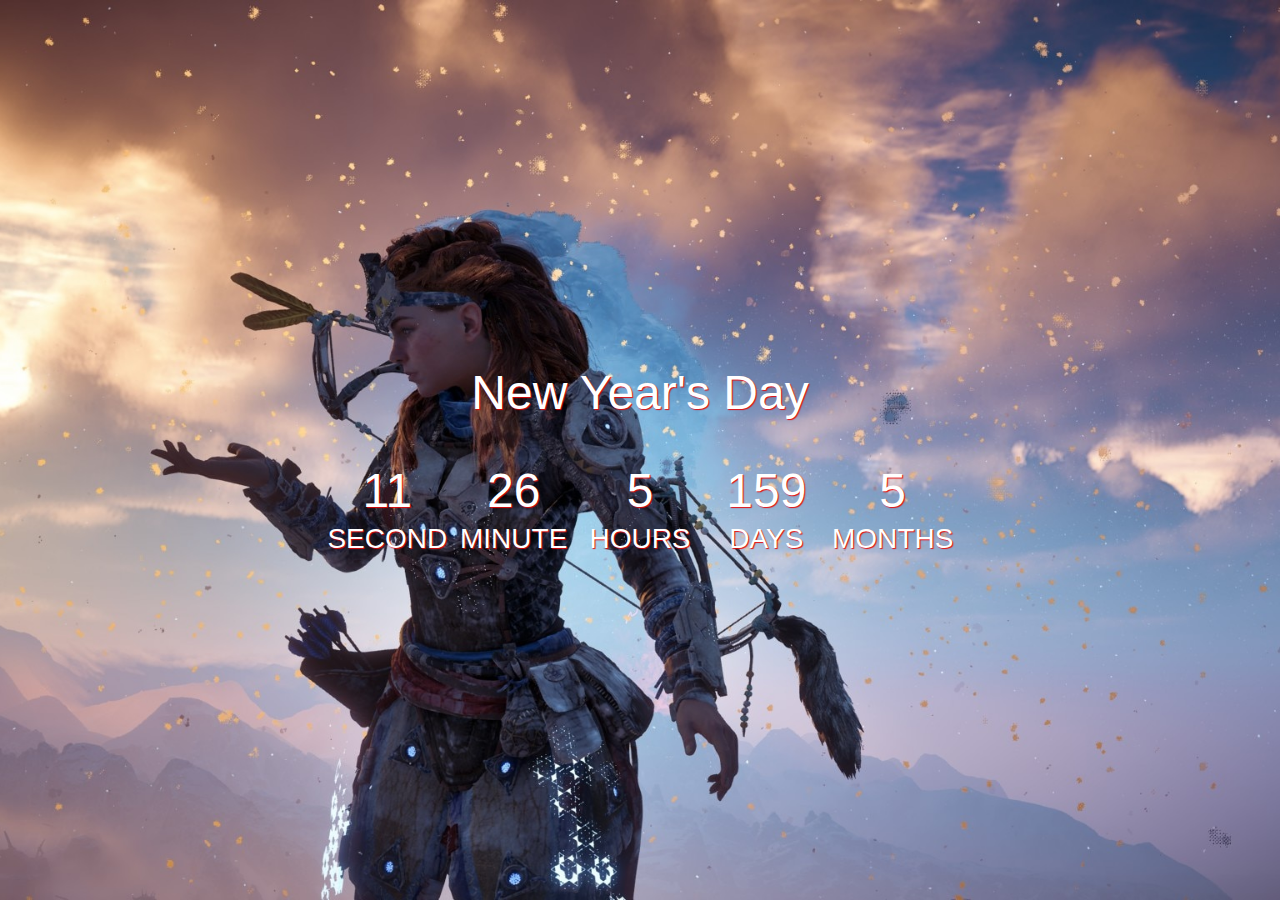
==== index.html @ 108ce6d2 "Rename howLongToNewYear.html to index.html" ====
<!DOCTYPE html>
<html lang="en">
<head>
  <meta charset="UTF-8">
  <meta http-equiv="X-UA-Compatible" content="IE=edge">
  <meta name="viewport" content="width=device-width, initial-scale=1.0">
  <link rel="stylesheet" href="/css/style.css">
  <title>Document</title>
</head>
<body>
  
  <div class="wrapper">
    <div class="container">
      <div class="content">
      <div class="new-year">New Year's Day</div>
        <div class="time-now">
          <span class="time-second"></span><span class="time-minutes"></span><span 
          class="time-hourse"></span><span class="time-days"></span><span
          class="time-mounth"></span>
        
          <span class="time-second-text">second</span><span class="time-minutes-text">minute</span><span 
          class="time-hourse-text">hours</span><span class="time-days-text">days</span><span
          class="time-mounth-text">months</span>
        </div>
      </div>
    </div>
  </div>

<script src="/scripts/longNewYear.js"></script>
<script src="/scripts/sliderMini.js"></script>
  
</body>
</html>
---- css/style.css ----
* {
  box-sizing: border-box;
}
html {
  width: 100%;
  height: 100%;
  font-family: 'Lato','Helvetica Neue',Arial,Helvetica,sans-serif;
}
body {
  margin: 0;
  padding: 0;
  background: url("/img/winter1.jfif") no-repeat center center fixed;
  background-size: cover;
  width: 100%;
  height: 100%;
  transition: all 4s;
}
.wrapper {
  width: 100%;
  height: 100%;
  
}
.container {
  width: 100%;
  height: 100%;
  display: flex;
  justify-content: center;
  align-items: center;
  
}
.content {
  position: relative;
}
.time-now {
  display: grid;
  grid-template-columns:1fr 1fr 1fr 1fr 1fr;
  grid-template-rows: 1fr 1fr;
  gap: 5px;
  font-size: 48px;
  color: #fff;
  text-align: center;
  vertical-align: middle;
  text-transform: uppercase;
  
}
.time-now span,
.new-year {
  text-shadow: 1px 1px 1px rgba(233, 5, 5, 0.938);
}
.time-second-text,
.time-minutes-text,
.time-hourse-text,
.time-days-text,
.time-mounth-text {
  font-size: 28px;
  box-shadow: unset;
}
.new-year {
  display: flex;
  align-items: center;
  justify-content: center;
  font-size: 48px;
  color: #fff;
  line-height: 140px;
}
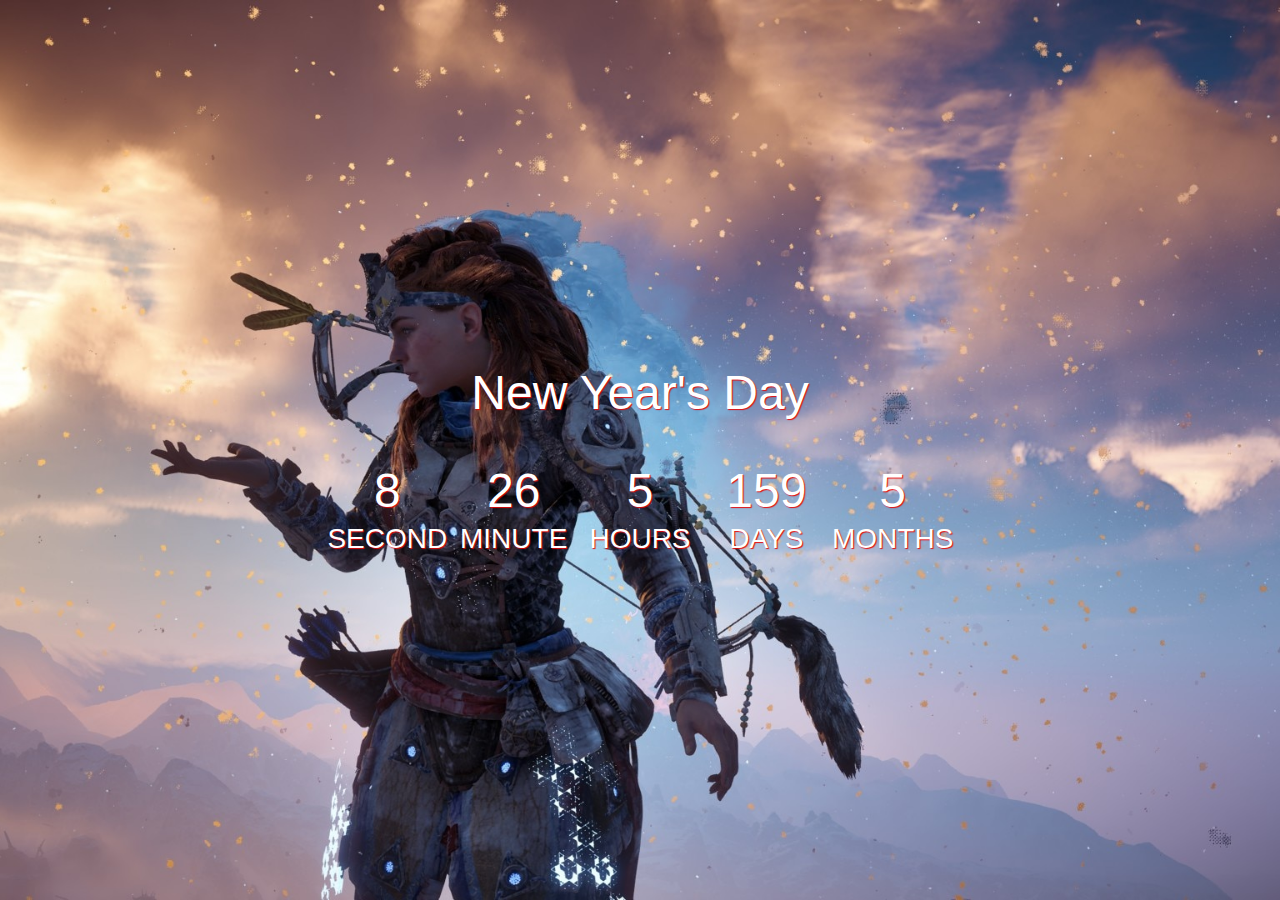
==== commit 7bd51cea: "Update index.html" ====
--- a/index.html
+++ b/index.html
@@ -4,7 +4,7 @@
   <meta charset="UTF-8">
   <meta http-equiv="X-UA-Compatible" content="IE=edge">
   <meta name="viewport" content="width=device-width, initial-scale=1.0">
-  <link rel="stylesheet" href="/css/style.css">
+  <link rel="stylesheet" href="../css/style.css">
   <title>Document</title>
 </head>
 <body>
@@ -26,8 +26,8 @@
     </div>
   </div>
 
-<script src="/scripts/longNewYear.js"></script>
-<script src="/scripts/sliderMini.js"></script>
+<script src="../scripts/longNewYear.js"></script>
+<script src="../scripts/sliderMini.js"></script>
   
 </body>
 </html>
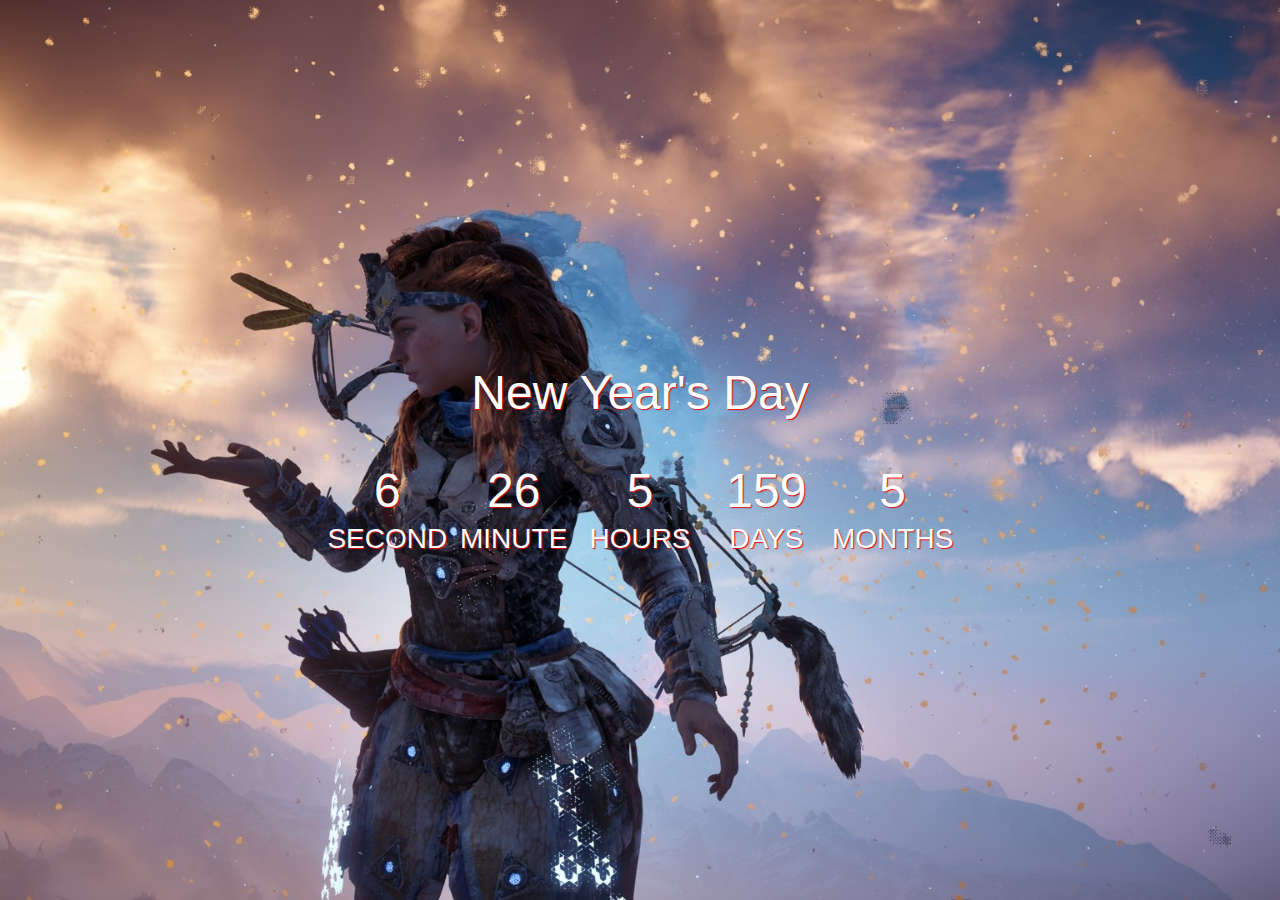
==== commit c32232a3: "Update index.html" ====
--- a/index.html
+++ b/index.html
@@ -4,7 +4,7 @@
   <meta charset="UTF-8">
   <meta http-equiv="X-UA-Compatible" content="IE=edge">
   <meta name="viewport" content="width=device-width, initial-scale=1.0">
-  <link rel="stylesheet" href="../css/style.css">
+  <link rel="stylesheet" href="css/style.css">
   <title>Document</title>
 </head>
 <body>
@@ -26,8 +26,8 @@
     </div>
   </div>
 
-<script src="../scripts/longNewYear.js"></script>
-<script src="../scripts/sliderMini.js"></script>
+<script src="scripts/longNewYear.js"></script>
+<script src="scripts/sliderMini.js"></script>
   
 </body>
 </html>
